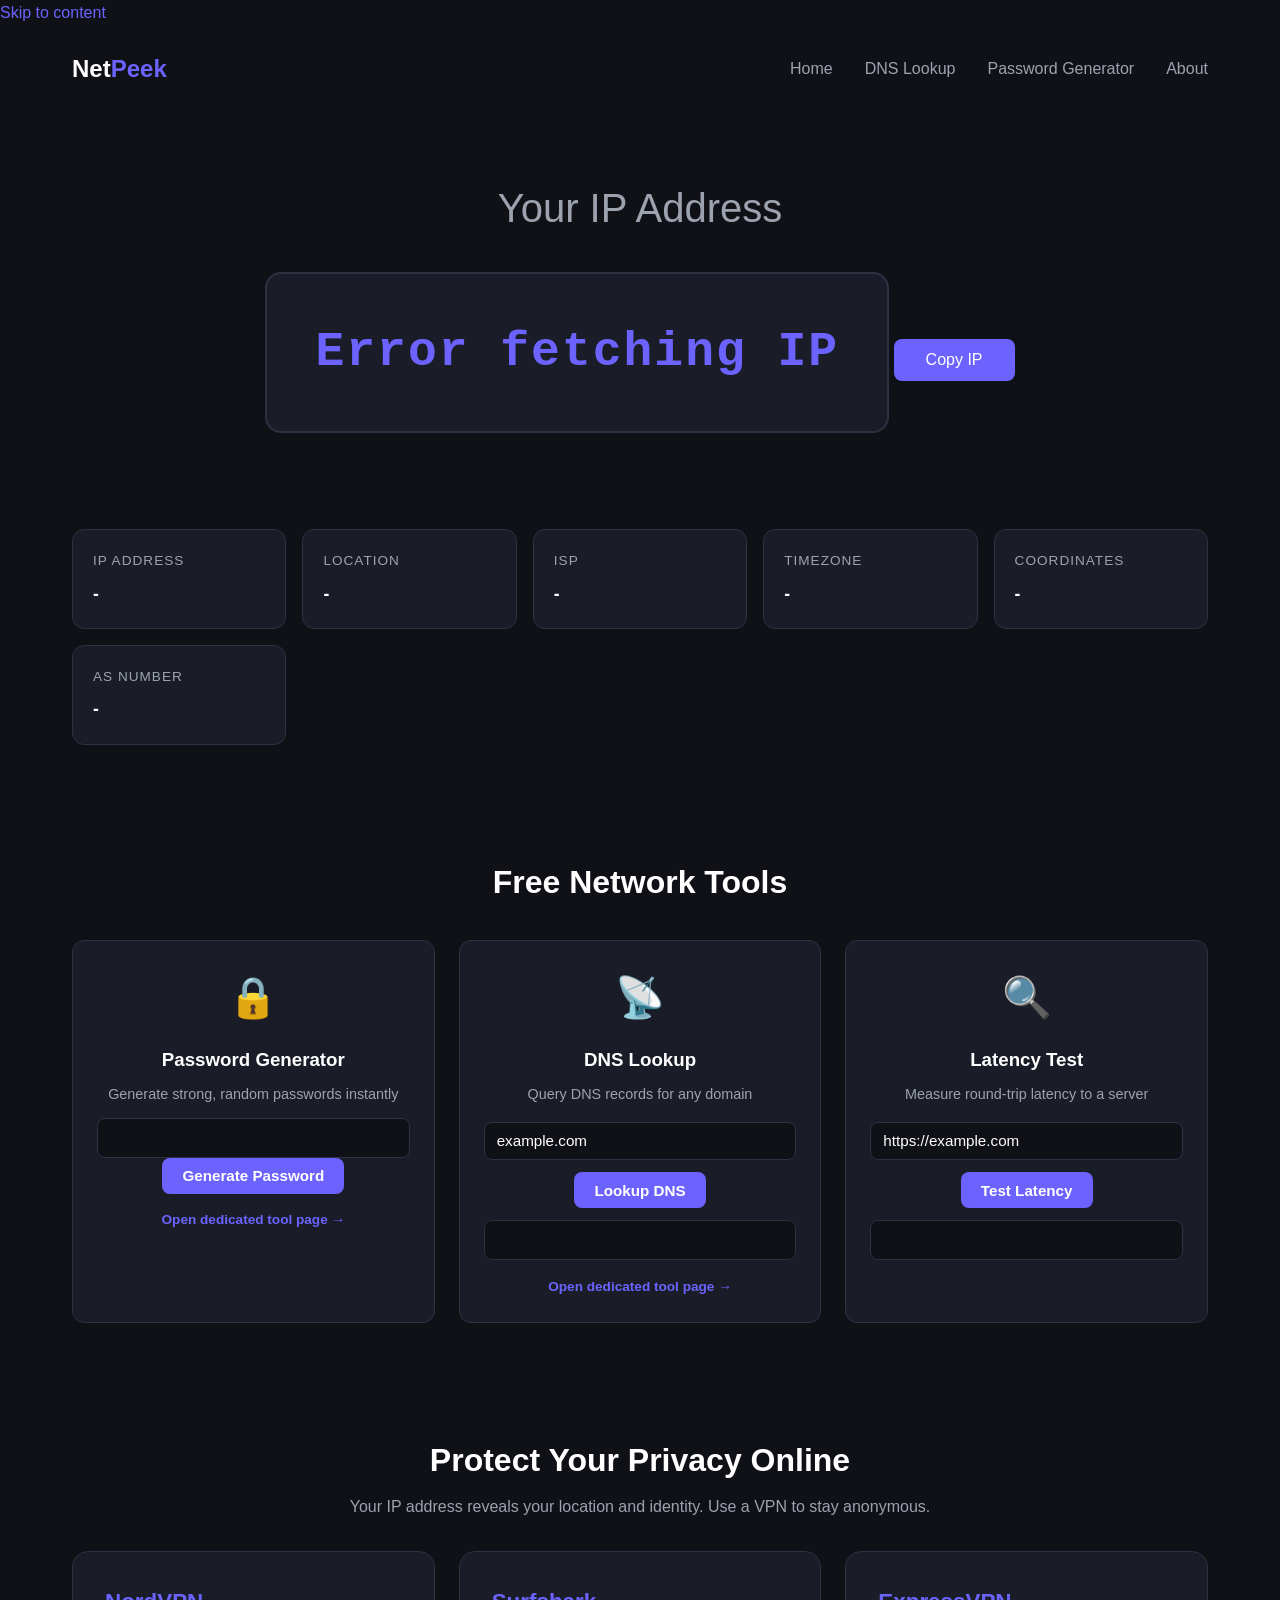
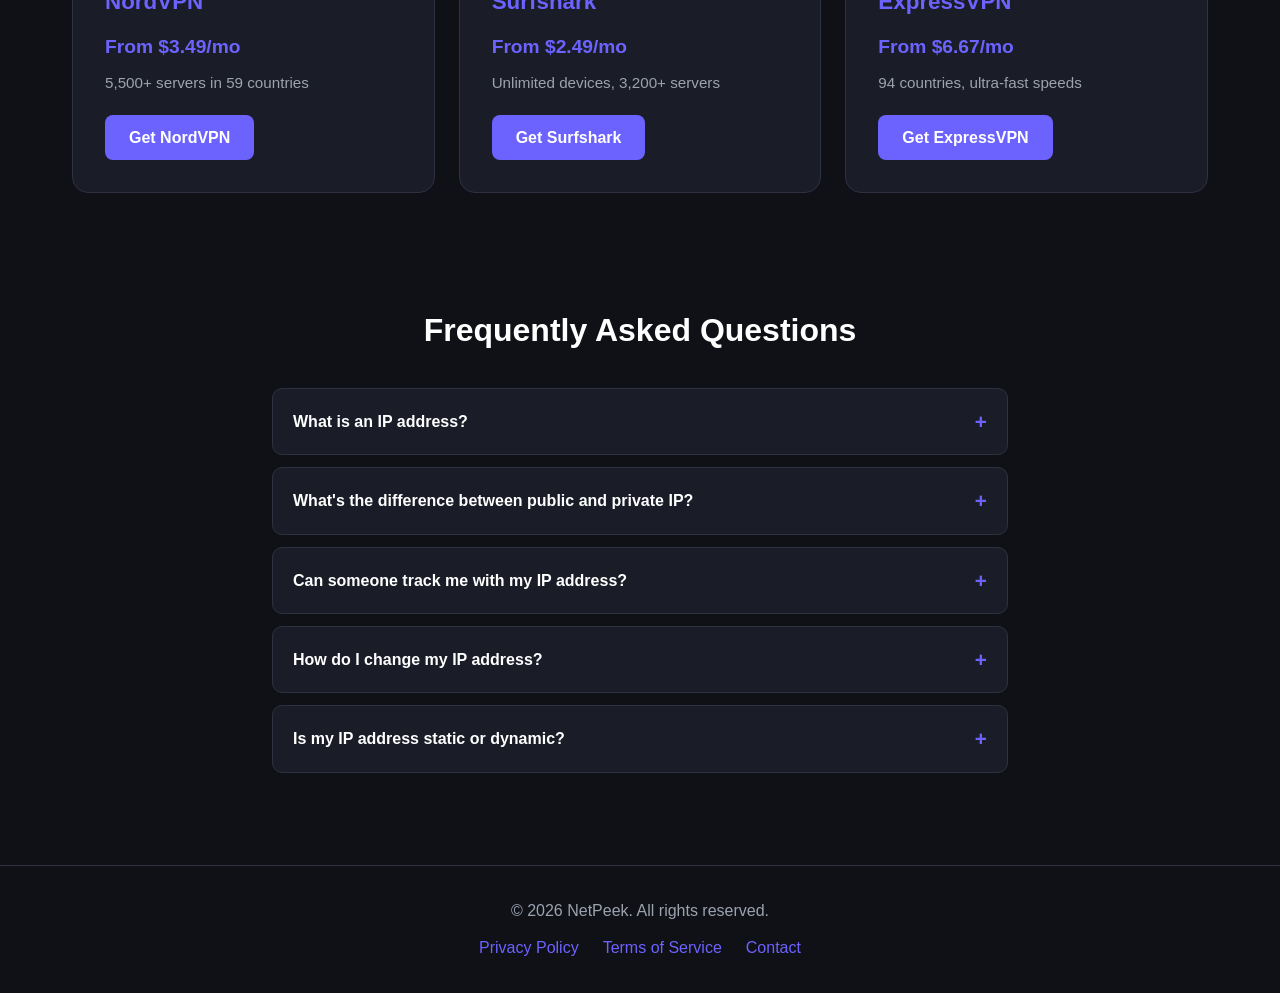
==== index.html @ e3c3dbfc "Add dedicated DNS lookup and password generator tool pages with per-page SEO; fix robots.txt sitemap" ====
<!DOCTYPE html>
<html lang="en">
<head>
    <meta charset="UTF-8">
    <meta name="viewport" content="width=device-width, initial-scale=1.0">

    <!-- Primary SEO -->
    <title>What Is My IP Address — Free IP Lookup Tool | NetPeek</title>
    <meta name="description" content="Instantly discover your public IP address, location, ISP, timezone, and network details with NetPeek. Free, fast, no signup required.">
    <link rel="canonical" href="https://netpeek.pp.ua/">
    <meta name="robots" content="index, follow, max-snippet:-1, max-image-preview:large">

    <!-- Open Graph -->
    <meta property="og:title" content="What Is My IP Address — Free IP Lookup Tool | NetPeek">
    <meta property="og:description" content="Instantly discover your public IP address, location, ISP, timezone, and network details. Free, fast, no signup.">
    <meta property="og:url" content="https://netpeek.pp.ua/">
    <meta property="og:type" content="website">
    <meta property="og:site_name" content="NetPeek">
    <meta property="og:image" content="https://netpeek.pp.ua/og-image.png">

    <!-- Twitter/X Card -->
    <meta name="twitter:card" content="summary_large_image">
    <meta name="twitter:title" content="What Is My IP Address — Free IP Lookup Tool | NetPeek">
    <meta name="twitter:description" content="Instantly discover your public IP address, location, ISP, and network details. Free, fast, no signup.">
    <meta name="twitter:image" content="https://netpeek.pp.ua/og-image.png">

    <!-- Performance: Preconnect to IP API providers -->
    <link rel="preconnect" href="https://api.ipify.org" crossorigin>
    <link rel="preconnect" href="https://ip-api.com" crossorigin>
    <link rel="preconnect" href="https://dns.google" crossorigin>

    <!-- Structured Data -->
    <script type="application/ld+json">
    {
        "@context": "https://schema.org",
        "@type": "WebApplication",
        "name": "NetPeek — What Is My IP Address",
        "url": "https://netpeek.pp.ua/",
        "description": "Instantly discover your public IP address, location, ISP, timezone, and network details. Free, fast, no signup required.",
        "applicationCategory": "UtilitiesApplication",
        "operatingSystem": "Web",
        "offers": {
            "@type": "Offer",
            "price": "0",
            "priceCurrency": "USD"
        },
        "featureList": [
            "Public IP address detection",
            "Geolocation lookup",
            "ISP and network details",
            "Timezone and coordinates",
            "AS number information",
            "DNS lookup",
            "Password generator"
        ]
    }
    </script>

    <!-- FAQ Structured Data -->
    <script type="application/ld+json">
    {
        "@context": "https://schema.org",
        "@type": "FAQPage",
        "mainEntity": [
            {
                "@type": "Question",
                "name": "What is an IP address?",
                "acceptedAnswer": {
                    "@type": "Answer",
                    "text": "An IP (Internet Protocol) address is a unique numerical label assigned to every device connected to a network. It serves two main functions: identifying the host or network interface, and providing the location of the device in the network. Think of it as your digital home address."
                }
            },
            {
                "@type": "Question",
                "name": "What's the difference between public and private IP?",
                "acceptedAnswer": {
                    "@type": "Answer",
                    "text": "A public IP address is assigned by your ISP and is visible to the entire internet. A private IP address is used within your local network (home, office) and is not directly accessible from the outside. This tool shows your public IP."
                }
            },
            {
                "@type": "Question",
                "name": "Can someone track me with my IP address?",
                "acceptedAnswer": {
                    "@type": "Answer",
                    "text": "Your IP address can reveal your approximate location (city/region), your ISP, and some connection details. While it doesn't expose your exact name or address, it can be used to approximate your location. Using a VPN hides your real IP from websites and trackers."
                }
            },
            {
                "@type": "Question",
                "name": "How do I change my IP address?",
                "acceptedAnswer": {
                    "@type": "Answer",
                    "text": "You can change your IP by: restarting your router (dynamic IP), using a VPN service, connecting through a proxy, or contacting your ISP to request a new static IP. The easiest method is using a VPN, which also encrypts your traffic."
                }
            },
            {
                "@type": "Question",
                "name": "Is my IP address static or dynamic?",
                "acceptedAnswer": {
                    "@type": "Answer",
                    "text": "Most residential connections use dynamic IP addresses, meaning your ISP periodically assigns a new one. Static IPs remain constant and are typically used for servers or business connections. You can check by restarting your router and comparing the new IP with your current one."
                }
            }
        ]
    }
    </script>

    <link rel="stylesheet" href="style.css">

    <!-- Google AdSense -->
    <meta name="google-adsense-account" content="ca-pub-5983443345513035">
    <script async src="https://pagead2.googlesyndication.com/pagead/js/adsbygoogle.js?client=ca-pub-5983443345513035" crossorigin="anonymous"></script>
</head>
<body>
    <a class="skip-link" href="#main-content">Skip to content</a>

    <header>
        <nav aria-label="Primary navigation">
            <a href="/" class="logo" aria-label="NetPeek — Home">Net<span>Peek</span></a>
            <ul>
                <li><a href="/">Home</a></li>
                <li><a href="/dns-lookup">DNS Lookup</a></li>
                <li><a href="/password-generator">Password Generator</a></li>
                <li><a href="#about">About</a></li>
            </ul>
        </nav>
    </header>

    <main id="main-content">
        <article>
        <section class="hero">
            <h1>Your IP Address</h1>
            <div class="ip-display" id="ip-display">
                <div class="spinner" id="spinner"></div>
                <span class="ip-address" id="ip-address"></span>
            </div>
            <button class="copy-btn" id="copy-btn" onclick="copyIP()">Copy IP</button>
        </section>

        <section class="ip-info">
            <div class="info-grid">
                <div class="info-card">
                    <span class="label">IP Address</span>
                    <span class="value" id="info-ip">-</span>
                </div>
                <div class="info-card">
                    <span class="label">Location</span>
                    <span class="value" id="info-location">-</span>
                </div>
                <div class="info-card">
                    <span class="label">ISP</span>
                    <span class="value" id="info-isp">-</span>
                </div>
                <div class="info-card">
                    <span class="label">Timezone</span>
                    <span class="value" id="info-timezone">-</span>
                </div>
                <div class="info-card">
                    <span class="label">Coordinates</span>
                    <span class="value" id="info-coords">-</span>
                </div>
                <div class="info-card">
                    <span class="label">AS Number</span>
                    <span class="value" id="info-as">-</span>
                </div>
            </div>
        </section>

        <!-- ADDITIONAL TOOLS -->
        <section class="tools-section" id="tools">
            <h2>Free Network Tools</h2>
            <div class="tools-grid">
                <div class="tool-card">
                    <div class="tool-icon">&#128274;</div>
                    <h3>Password Generator</h3>
                    <p>Generate strong, random passwords instantly</p>
                    <div class="tool-output" id="password-output"></div>
                    <button class="tool-btn" id="password-btn" onclick="generateAndShowPassword()">Generate Password</button>
                    <p class="tool-more"><a href="/password-generator">Open dedicated tool page →</a></p>
                </div>
                <div class="tool-card">
                    <div class="tool-icon">&#128225;</div>
                    <h3>DNS Lookup</h3>
                    <p>Query DNS records for any domain</p>
                    <input type="text" id="dns-domain" class="tool-input" placeholder="example.com" value="example.com">
                    <button class="tool-btn" id="dns-btn" onclick="performDNSLookup()">Lookup DNS</button>
                    <div id="dns-results" class="tool-output"></div>
                    <p class="tool-more"><a href="/dns-lookup">Open dedicated tool page →</a></p>
                </div>
                <div class="tool-card">
                    <div class="tool-icon">&#128269;</div>
                    <h3>Latency Test</h3>
                    <p>Measure round-trip latency to a server</p>
                    <input type="text" id="latency-url" class="tool-input" placeholder="https://example.com" value="https://example.com">
                    <button class="tool-btn" id="latency-btn" onclick="testLatency()">Test Latency</button>
                    <div id="latency-results" class="tool-output"></div>
                </div>
            </div>
        </section>

        <!-- VPN AFFILIATE SECTION -->
        <section class="vpn-section">
            <h2>Protect Your Privacy Online</h2>
            <p>Your IP address reveals your location and identity. Use a VPN to stay anonymous.</p>
            <div class="vpn-grid">
                <a href="https://go.nordvpn.net/aff_c?offer_id=15&aff_id=XXXXX" class="vpn-card" target="_blank" rel="noopener noreferrer sponsored" data-affiliate="nordvpn">
                    <h3>NordVPN</h3>
                    <p class="vpn-price">From $3.49/mo</p>
                    <p class="vpn-feature">5,500+ servers in 59 countries</p>
                    <span class="vpn-cta">Get NordVPN</span>
                </a>
                <a href="https://refer.surfshark.com/XXXXX" class="vpn-card" target="_blank" rel="noopener noreferrer sponsored" data-affiliate="surfshark">
                    <h3>Surfshark</h3>
                    <p class="vpn-price">From $2.49/mo</p>
                    <p class="vpn-feature">Unlimited devices, 3,200+ servers</p>
                    <span class="vpn-cta">Get Surfshark</span>
                </a>
                <a href="https://www.expressvpn.com/go/XXXXX" class="vpn-card" target="_blank" rel="noopener noreferrer sponsored" data-affiliate="expressvpn">
                    <h3>ExpressVPN</h3>
                    <p class="vpn-price">From $6.67/mo</p>
                    <p class="vpn-feature">94 countries, ultra-fast speeds</p>
                    <span class="vpn-cta">Get ExpressVPN</span>
                </a>
            </div>
        </section>

        <!-- FAQ / SEO CONTENT -->
        <section class="faq-section" id="about">
            <h2>Frequently Asked Questions</h2>
            <div class="faq-list">
                <details>
                    <summary>What is an IP address?</summary>
                    <p>An IP (Internet Protocol) address is a unique numerical label assigned to every device connected to a network. It serves two main functions: identifying the host or network interface, and providing the location of the device in the network. Think of it as your digital home address.</p>
                </details>
                <details>
                    <summary>What's the difference between public and private IP?</summary>
                    <p>A <strong>public IP address</strong> is assigned by your ISP and is visible to the entire internet. A <strong>private IP address</strong> is used within your local network (home, office) and is not directly accessible from the outside. This tool shows your public IP.</p>
                </details>
                <details>
                    <summary>Can someone track me with my IP address?</summary>
                    <p>Your IP address can reveal your approximate location (city/region), your ISP, and some connection details. While it doesn't expose your exact name or address, it can be used to approximate your location. Using a VPN hides your real IP from websites and trackers.</p>
                </details>
                <details>
                    <summary>How do I change my IP address?</summary>
                    <p>You can change your IP by: restarting your router (dynamic IP), using a VPN service, connecting through a proxy, or contacting your ISP to request a new static IP. The easiest method is using a VPN, which also encrypts your traffic.</p>
                </details>
                <details>
                    <summary>Is my IP address static or dynamic?</summary>
                    <p>Most residential connections use dynamic IP addresses, meaning your ISP periodically assigns a new one. Static IPs remain constant and are typically used for servers or business connections. You can check by restarting your router and comparing the new IP with your current one.</p>
                </details>
            </div>
        </section>
        </article>
    </main>

    <footer>
        <p>&copy; 2026 NetPeek. All rights reserved.</p>
        <div class="footer-links">
            <a href="#">Privacy Policy</a>
            <a href="#">Terms of Service</a>
            <a href="#">Contact</a>
        </div>
    </footer>

    <script defer src="script.js"></script>
</body>
</html>
---- style.css ----
* {
    margin: 0;
    padding: 0;
    box-sizing: border-box;
}

:root {
    --bg-primary: #0f1117;
    --bg-secondary: #1a1d27;
    --bg-card: #222632;
    --accent: #6c63ff;
    --accent-hover: #5a52d5;
    --text-primary: #ffffff;
    --text-secondary: #9ca3af;
    --border: #2d3142;
    --success: #22c55e;
}

body {
    font-family: -apple-system, BlinkMacSystemFont, 'Segoe UI', Roboto, sans-serif;
    background: var(--bg-primary);
    color: var(--text-primary);
    line-height: 1.6;
}

a {
    color: var(--accent);
    text-decoration: none;
}

/* NAV */
nav {
    display: flex;
    justify-content: space-between;
    align-items: center;
    max-width: 1200px;
    margin: 0 auto;
    padding: 1.5rem 2rem;
}

.logo {
    font-size: 1.5rem;
    font-weight: 700;
    color: var(--text-primary);
}

.logo span {
    color: var(--accent);
}

nav ul {
    display: flex;
    list-style: none;
    gap: 2rem;
}

nav ul a {
    color: var(--text-secondary);
    transition: color 0.2s;
}

nav ul a:hover {
    color: var(--text-primary);
}

/* HERO */
.hero {
    text-align: center;
    padding: 4rem 2rem;
}

.hero h1 {
    font-size: 2.5rem;
    margin-bottom: 2rem;
    color: var(--text-secondary);
    font-weight: 400;
}

.hero p {
    color: var(--text-secondary);
    max-width: 600px;
    margin: 0 auto 2rem;
}

.hero .dns-tool,
.hero .password-tool {
    max-width: 640px;
    margin: 0 auto;
}

.ip-display {
    background: var(--bg-secondary);
    border: 2px solid var(--border);
    border-radius: 16px;
    padding: 2.5rem 3rem;
    display: inline-flex;
    align-items: center;
    justify-content: center;
    min-width: 400px;
    min-height: 100px;
    position: relative;
}

.ip-address {
    font-size: 3rem;
    font-weight: 700;
    letter-spacing: 2px;
    font-family: 'Courier New', monospace;
    color: var(--accent);
}

.spinner {
    width: 40px;
    height: 40px;
    border: 4px solid var(--border);
    border-top-color: var(--accent);
    border-radius: 50%;
    animation: spin 0.8s linear infinite;
}

.spinner.hidden {
    display: none;
}

@keyframes spin {
    to { transform: rotate(360deg); }
}

.copy-btn {
    margin-top: 1.5rem;
    padding: 0.75rem 2rem;
    background: var(--accent);
    color: white;
    border: none;
    border-radius: 8px;
    font-size: 1rem;
    cursor: pointer;
    transition: background 0.2s, transform 0.1s;
}

.copy-btn:hover {
    background: var(--accent-hover);
    transform: translateY(-1px);
}

.copy-btn.copied {
    background: var(--success);
}

/* IP INFO */
.ip-info {
    max-width: 1200px;
    margin: 0 auto;
    padding: 2rem;
}

.info-grid {
    display: grid;
    grid-template-columns: repeat(auto-fit, minmax(200px, 1fr));
    gap: 1rem;
}

.info-card {
    background: var(--bg-secondary);
    border: 1px solid var(--border);
    border-radius: 12px;
    padding: 1.25rem;
}

.info-card .label {
    display: block;
    font-size: 0.85rem;
    color: var(--text-secondary);
    margin-bottom: 0.5rem;
    text-transform: uppercase;
    letter-spacing: 1px;
}

.info-card .value {
    font-size: 1.1rem;
    font-weight: 600;
    word-break: break-all;
}

/* AD SECTION */
.ad-section {
    max-width: 1200px;
    margin: 2rem auto;
    padding: 0 2rem;
    min-height: 100px;
}

/* VPN SECTION */
.vpn-section {
    max-width: 1200px;
    margin: 3rem auto;
    padding: 2rem;
    text-align: center;
}

.vpn-section h2 {
    font-size: 2rem;
    margin-bottom: 0.5rem;
}

.vpn-section > p {
    color: var(--text-secondary);
    margin-bottom: 2rem;
}

.vpn-grid {
    display: grid;
    grid-template-columns: repeat(auto-fit, minmax(280px, 1fr));
    gap: 1.5rem;
}

.vpn-card {
    background: var(--bg-secondary);
    border: 1px solid var(--border);
    border-radius: 16px;
    padding: 2rem;
    text-align: left;
    position: relative;
    transition: transform 0.2s, border-color 0.2s;
}

.vpn-card:hover {
    transform: translateY(-4px);
    border-color: var(--accent);
}

.vpn-card.recommended {
    border-color: var(--accent);
}

.badge {
    position: absolute;
    top: -12px;
    right: 16px;
    background: var(--accent);
    color: white;
    padding: 0.3rem 0.8rem;
    border-radius: 20px;
    font-size: 0.8rem;
    font-weight: 600;
}

.vpn-card h3 {
    font-size: 1.4rem;
    margin-bottom: 0.75rem;
}

.vpn-price {
    font-size: 1.2rem;
    font-weight: 700;
    color: var(--accent);
    margin-bottom: 0.5rem;
}

.vpn-feature {
    color: var(--text-secondary);
    font-size: 0.95rem;
    margin-bottom: 1.25rem;
}

.vpn-cta {
    display: inline-block;
    padding: 0.6rem 1.5rem;
    background: var(--accent);
    color: white;
    border-radius: 8px;
    font-weight: 600;
    transition: background 0.2s;
}

.vpn-card:hover .vpn-cta {
    background: var(--accent-hover);
}

/* TOOLS SECTION */
.tools-section {
    max-width: 1200px;
    margin: 3rem auto;
    padding: 2rem;
}

.tools-section h2 {
    text-align: center;
    font-size: 2rem;
    margin-bottom: 2rem;
}

.tools-grid {
    display: grid;
    grid-template-columns: repeat(auto-fit, minmax(220px, 1fr));
    gap: 1.5rem;
}

.tool-card {
    background: var(--bg-secondary);
    border: 1px solid var(--border);
    border-radius: 12px;
    padding: 1.5rem;
    text-align: center;
    transition: transform 0.2s, border-color 0.2s;
}

.tool-card:hover {
    transform: translateY(-4px);
    border-color: var(--accent);
}

.tool-icon {
    font-size: 2.5rem;
    margin-bottom: 1rem;
}

.tool-card h3 {
    margin-bottom: 0.5rem;
}

.tool-card p {
    color: var(--text-secondary);
    font-size: 0.9rem;
}

.tool-input {
    display: block;
    width: 100%;
    margin: 1rem 0 0.75rem;
    padding: 0.6rem 0.75rem;
    background: var(--bg-primary);
    border: 1px solid var(--border);
    border-radius: 8px;
    color: var(--text-primary);
    font-size: 0.95rem;
}

.tool-input:focus {
    outline: none;
    border-color: var(--accent);
}

.tool-btn {
    display: inline-block;
    padding: 0.6rem 1.25rem;
    background: var(--accent);
    color: white;
    border: none;
    border-radius: 8px;
    font-size: 0.95rem;
    font-weight: 600;
    cursor: pointer;
    transition: background 0.2s;
}

.tool-btn:hover {
    background: var(--accent-hover);
}

.tool-btn:disabled {
    opacity: 0.6;
    cursor: not-allowed;
}

.tool-output {
    margin-top: 0.75rem;
    padding: 0.75rem;
    background: var(--bg-primary);
    border: 1px solid var(--border);
    border-radius: 8px;
    font-size: 0.85rem;
    word-break: break-all;
    text-align: left;
    min-height: 2.5rem;
    color: var(--text-primary);
}

.dns-type {
    margin-top: 0.4rem;
    color: var(--accent);
}

.dns-value {
    color: var(--text-secondary);
    word-break: break-all;
}

.tool-more {
    margin-top: 0.9rem;
}

.tool-more a {
    font-size: 0.85rem;
    font-weight: 600;
}

/* FAQ */
.faq-section {
    max-width: 800px;
    margin: 3rem auto;
    padding: 2rem;
}

.faq-section h2 {
    text-align: center;
    font-size: 2rem;
    margin-bottom: 2rem;
}

.faq-list details {
    background: var(--bg-secondary);
    border: 1px solid var(--border);
    border-radius: 10px;
    margin-bottom: 0.75rem;
    overflow: hidden;
}

.faq-list summary {
    padding: 1rem 1.25rem;
    cursor: pointer;
    font-weight: 600;
    list-style: none;
    display: flex;
    align-items: center;
    justify-content: space-between;
}

.faq-list summary::-webkit-details-marker {
    display: none;
}

.faq-list summary::after {
    content: "+";
    font-size: 1.3rem;
    color: var(--accent);
    transition: transform 0.2s;
}

.faq-list details[open] summary::after {
    transform: rotate(45deg);
}

.faq-list details p {
    padding: 0 1.25rem 1rem;
    color: var(--text-secondary);
    line-height: 1.7;
}

/* FOOTER */
footer {
    text-align: center;
    padding: 2rem;
    border-top: 1px solid var(--border);
    margin-top: 3rem;
    color: var(--text-secondary);
}

.footer-links {
    margin-top: 0.75rem;
    display: flex;
    justify-content: center;
    gap: 1.5rem;
}

/* RESPONSIVE */
@media (max-width: 600px) {
    .hero h1 {
        font-size: 1.8rem;
    }

    .ip-display {
        min-width: unset;
        width: 100%;
        padding: 1.5rem;
    }

    .ip-address {
        font-size: 1.8rem;
    }

    nav ul {
        gap: 1rem;
    }

    .vpn-cards {
        grid-template-columns: 1fr;
    }
}
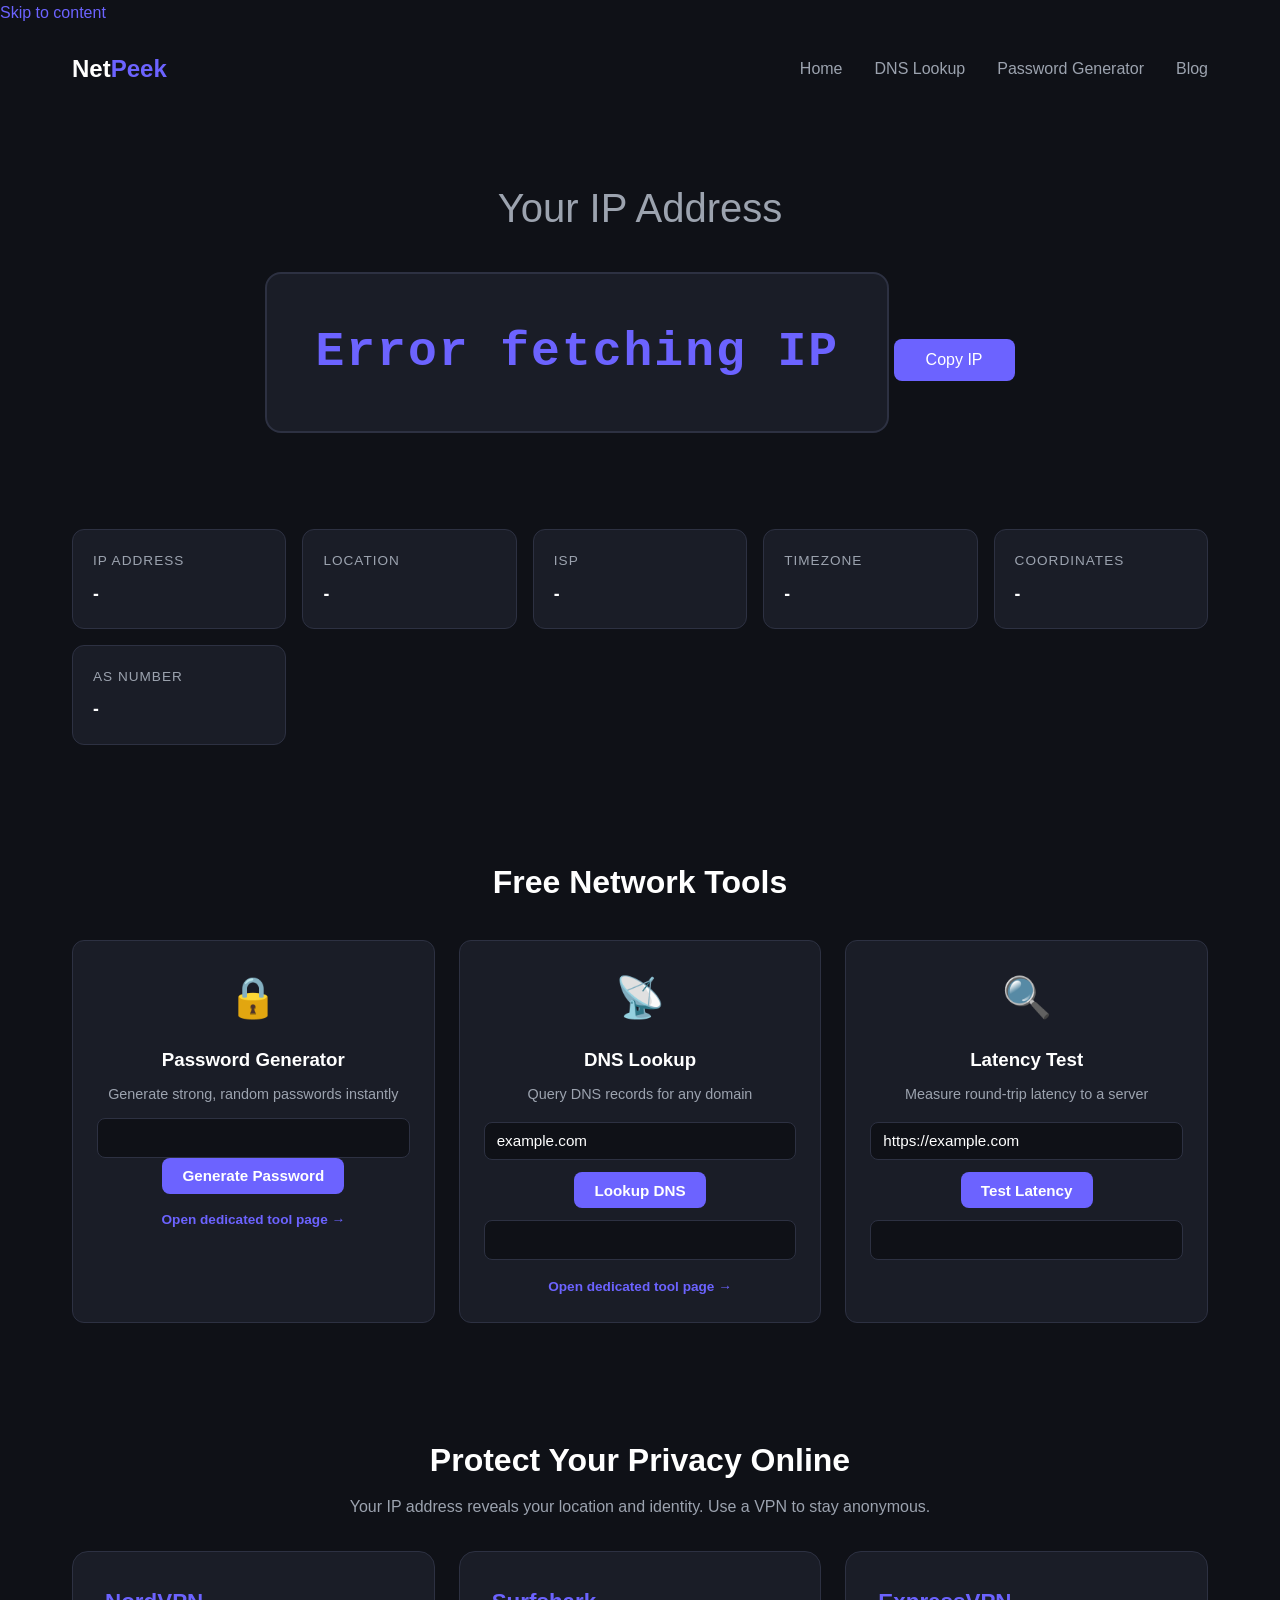
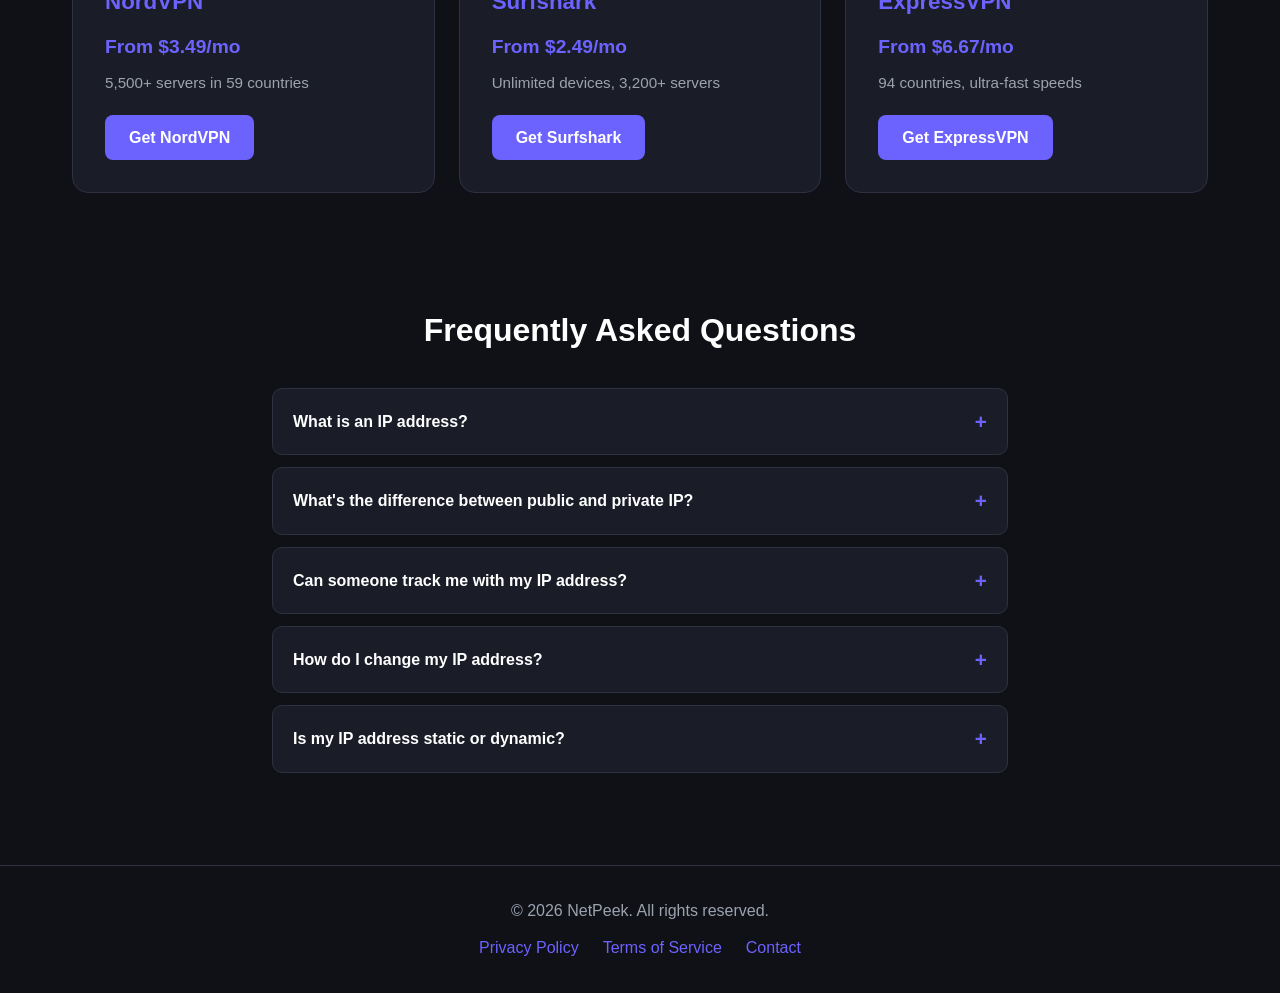
==== commit 14be72fb: "Add blog section with 3 SEO articles (find IP address, IPv4 vs IPv6, DNS records explained); add Blo" ====
--- a/index.html
+++ b/index.html
@@ -122,7 +122,7 @@
                 <li><a href="/">Home</a></li>
                 <li><a href="/dns-lookup">DNS Lookup</a></li>
                 <li><a href="/password-generator">Password Generator</a></li>
-                <li><a href="#about">About</a></li>
+                <li><a href="/blog">Blog</a></li>
             </ul>
         </nav>
     </header>
--- a/style.css
+++ b/style.css
@@ -402,6 +402,186 @@
     padding: 2rem;
 }
 
+/* ARTICLE */
+.blog-list {
+    max-width: 800px;
+    margin: 0 auto;
+    padding: 2rem;
+}
+
+.blog-list h1 {
+    text-align: center;
+    font-size: 2.2rem;
+    margin-bottom: 0.5rem;
+}
+
+.blog-list > .blog-intro {
+    text-align: center;
+    color: var(--text-secondary);
+    margin-bottom: 2.5rem;
+}
+
+.blog-card {
+    display: block;
+    background: var(--bg-secondary);
+    border: 1px solid var(--border);
+    border-radius: 12px;
+    padding: 1.5rem;
+    margin-bottom: 1.5rem;
+    color: var(--text-primary);
+    transition: transform 0.2s, border-color 0.2s;
+}
+
+.blog-card:hover {
+    transform: translateY(-3px);
+    border-color: var(--accent);
+}
+
+.blog-card h2 {
+    font-size: 1.35rem;
+    margin-bottom: 0.5rem;
+    color: var(--text-primary);
+}
+
+.blog-card p {
+    color: var(--text-secondary);
+    font-size: 0.95rem;
+}
+
+.blog-card .blog-meta {
+    color: var(--accent);
+    font-size: 0.8rem;
+    text-transform: uppercase;
+    letter-spacing: 1px;
+    margin-top: 0.75rem;
+}
+
+.article {
+    max-width: 780px;
+    margin: 0 auto;
+    padding: 2rem 2rem 1rem;
+}
+
+.article h1 {
+    font-size: 2.2rem;
+    line-height: 1.25;
+    margin-bottom: 0.5rem;
+}
+
+.article .article-meta {
+    color: var(--text-secondary);
+    font-size: 0.9rem;
+    margin-bottom: 2rem;
+}
+
+.article h2 {
+    font-size: 1.5rem;
+    margin: 2.5rem 0 1rem;
+    color: var(--accent);
+}
+
+.article h3 {
+    font-size: 1.15rem;
+    margin: 1.75rem 0 0.75rem;
+}
+
+.article p {
+    color: var(--text-secondary);
+    line-height: 1.75;
+    margin-bottom: 1rem;
+}
+
+.article ul,
+.article ol {
+    margin: 0 0 1.25rem 1.5rem;
+    color: var(--text-secondary);
+    line-height: 1.75;
+}
+
+.article li {
+    margin-bottom: 0.4rem;
+}
+
+.article strong {
+    color: var(--text-primary);
+}
+
+.article pre {
+    background: var(--bg-secondary);
+    border: 1px solid var(--border);
+    border-radius: 8px;
+    padding: 1rem;
+    overflow-x: auto;
+    margin: 1rem 0;
+    color: var(--text-primary);
+    font-size: 0.9rem;
+}
+
+.article code {
+    background: var(--bg-secondary);
+    border: 1px solid var(--border);
+    border-radius: 4px;
+    padding: 0.1rem 0.35rem;
+    font-size: 0.9em;
+}
+
+.article pre code {
+    background: none;
+    border: none;
+    padding: 0;
+}
+
+.article .tip-box {
+    background: var(--bg-secondary);
+    border-left: 4px solid var(--accent);
+    border-radius: 8px;
+    padding: 1rem 1.25rem;
+    margin: 1.5rem 0;
+    color: var(--text-secondary);
+}
+
+.article .tip-box strong {
+    color: var(--text-primary);
+}
+
+.article table {
+    width: 100%;
+    border-collapse: collapse;
+    margin: 1.25rem 0;
+    font-size: 0.95rem;
+}
+
+.article th,
+.article td {
+    border: 1px solid var(--border);
+    padding: 0.6rem 0.9rem;
+    text-align: left;
+}
+
+.article th {
+    background: var(--bg-secondary);
+    color: var(--text-primary);
+}
+
+.article td {
+    color: var(--text-secondary);
+}
+
+.article .other-articles {
+    margin-top: 3rem;
+    padding-top: 1.5rem;
+    border-top: 1px solid var(--border);
+}
+
+.article .other-articles h2 {
+    color: var(--text-primary);
+    font-size: 1.2rem;
+}
+
+.article .other-articles ul {
+    margin-left: 1.5rem;
+}
+
 .faq-section h2 {
     text-align: center;
     font-size: 2rem;
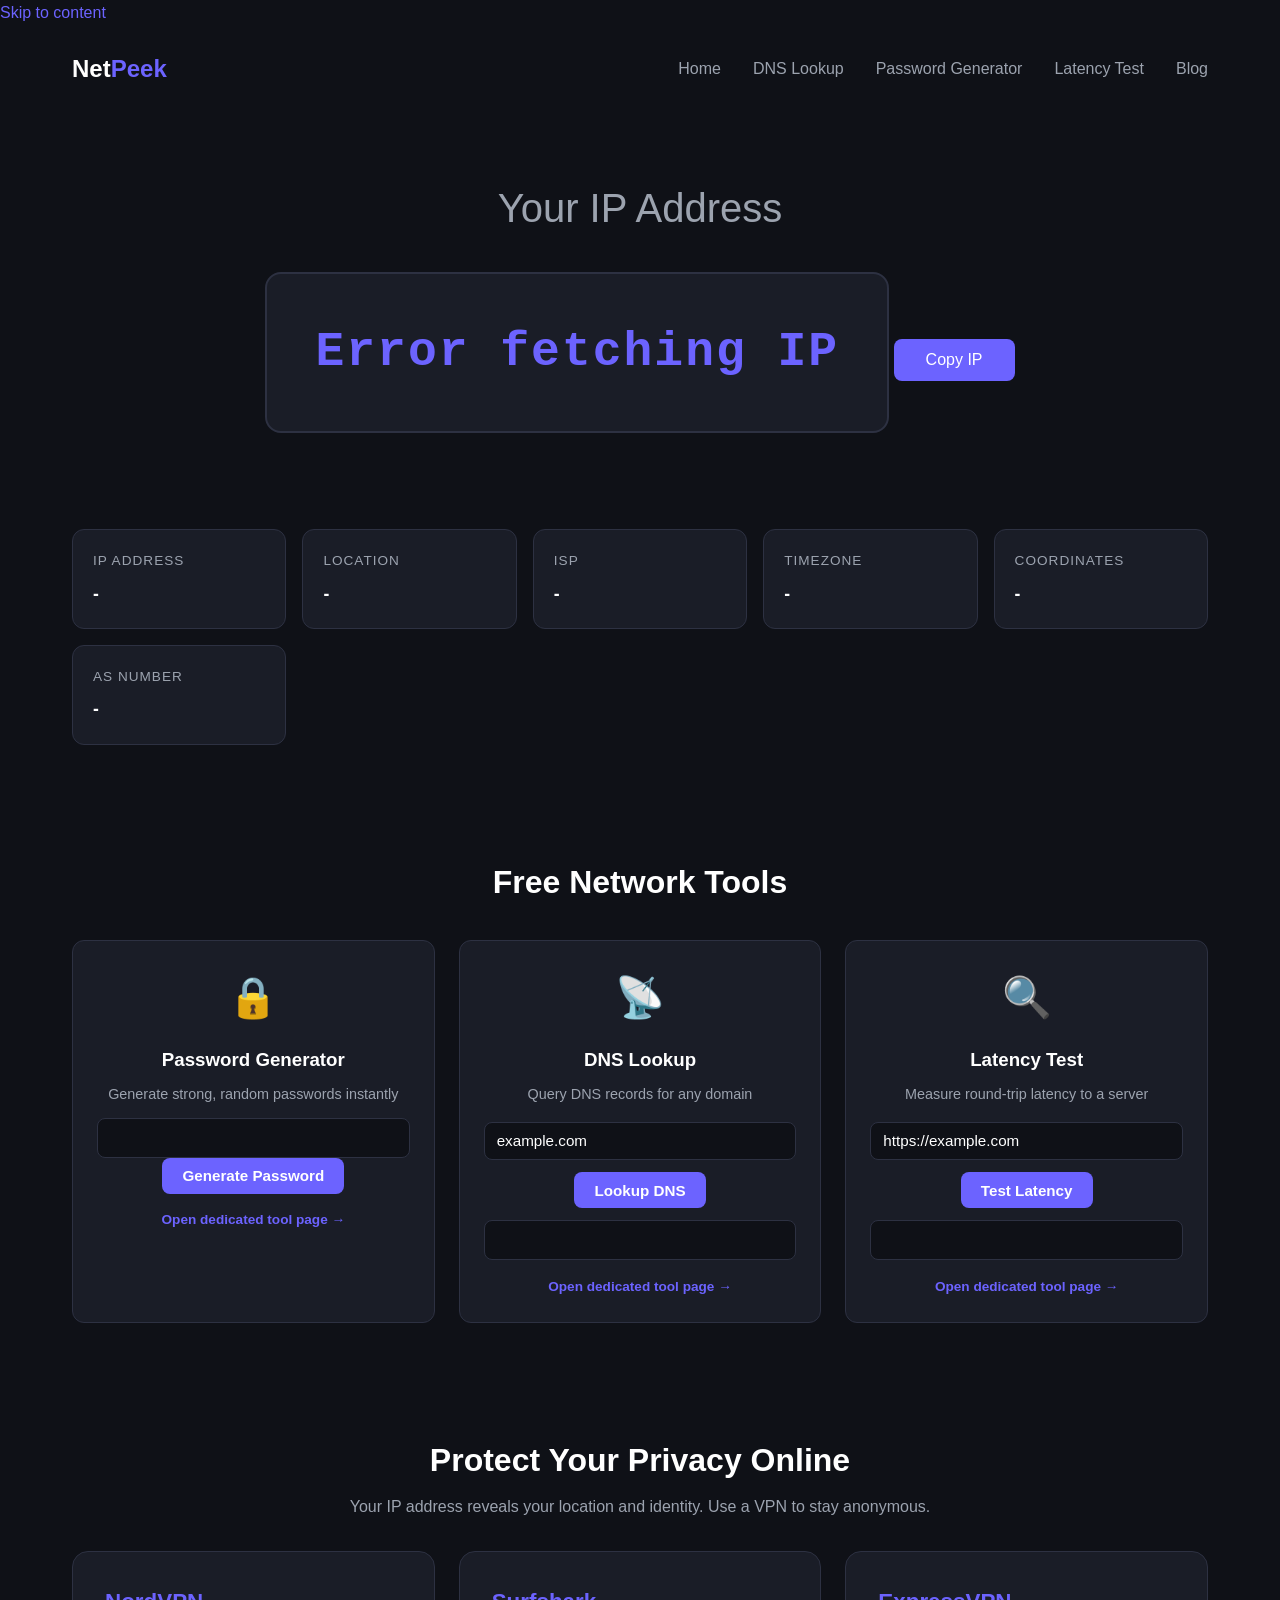
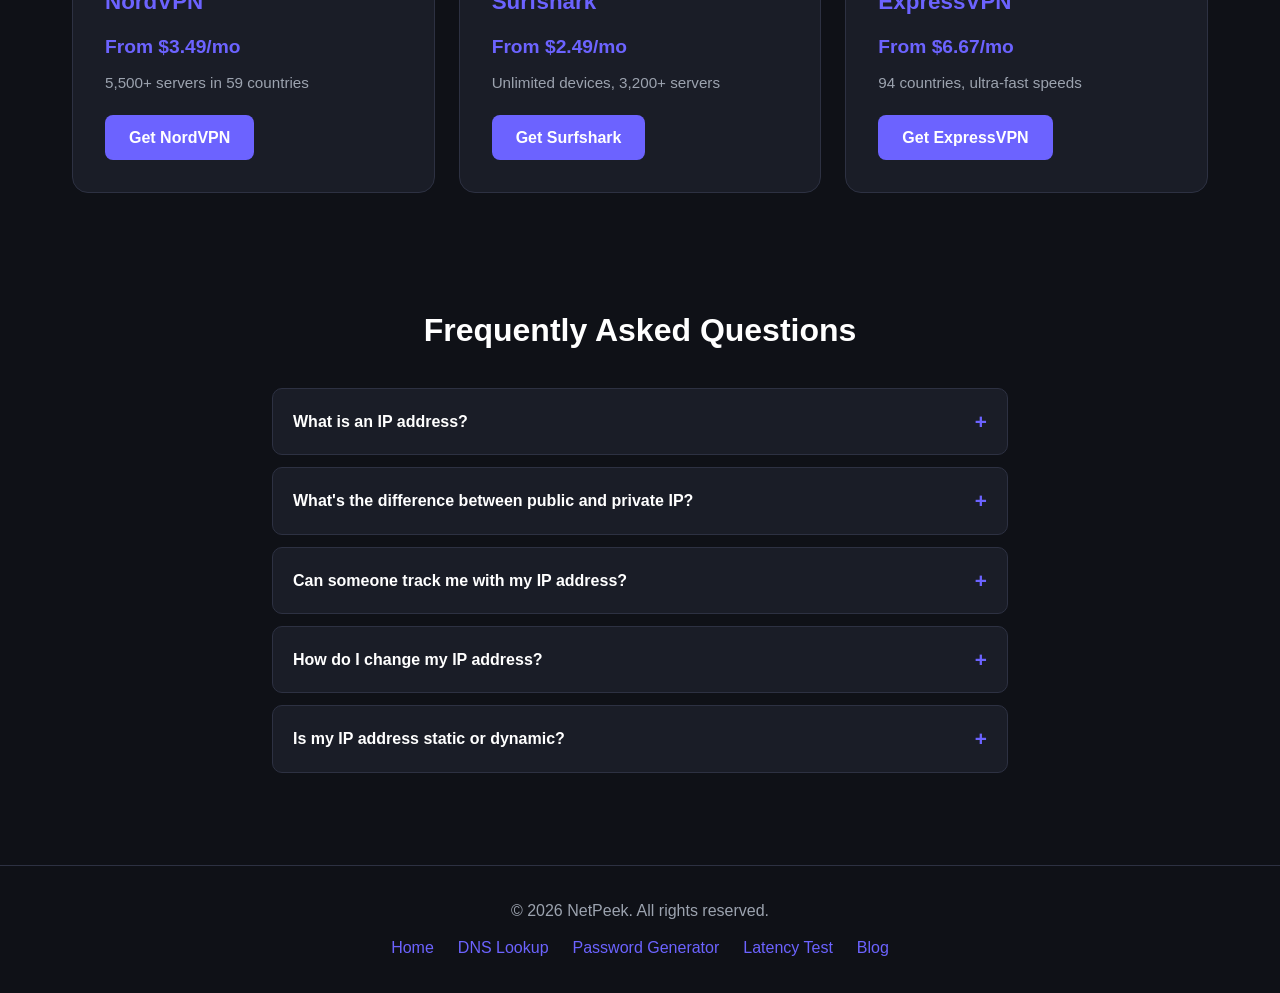
==== commit 0cef59cb: "Add dedicated latency test tool page with full SEO (title/meta/canonical/JSON-LD/FAQ); add Latency T" ====
--- a/index.html
+++ b/index.html
@@ -51,7 +51,8 @@
             "Timezone and coordinates",
             "AS number information",
             "DNS lookup",
-            "Password generator"
+            "Password generator",
+            "Latency test"
         ]
     }
     </script>
@@ -122,6 +123,7 @@
                 <li><a href="/">Home</a></li>
                 <li><a href="/dns-lookup">DNS Lookup</a></li>
                 <li><a href="/password-generator">Password Generator</a></li>
+                <li><a href="/latency-test">Latency Test</a></li>
                 <li><a href="/blog">Blog</a></li>
             </ul>
         </nav>
@@ -195,6 +197,7 @@
                     <input type="text" id="latency-url" class="tool-input" placeholder="https://example.com" value="https://example.com">
                     <button class="tool-btn" id="latency-btn" onclick="testLatency()">Test Latency</button>
                     <div id="latency-results" class="tool-output"></div>
+                    <p class="tool-more"><a href="/latency-test">Open dedicated tool page →</a></p>
                 </div>
             </div>
         </section>
@@ -257,9 +260,11 @@
     <footer>
         <p>&copy; 2026 NetPeek. All rights reserved.</p>
         <div class="footer-links">
-            <a href="#">Privacy Policy</a>
-            <a href="#">Terms of Service</a>
-            <a href="#">Contact</a>
+            <a href="/">Home</a>
+            <a href="/dns-lookup">DNS Lookup</a>
+            <a href="/password-generator">Password Generator</a>
+            <a href="/latency-test">Latency Test</a>
+            <a href="/blog">Blog</a>
         </div>
     </footer>
 
--- a/style.css
+++ b/style.css
@@ -83,7 +83,8 @@
 }
 
 .hero .dns-tool,
-.hero .password-tool {
+.hero .password-tool,
+.hero .latency-tool {
     max-width: 640px;
     margin: 0 auto;
 }
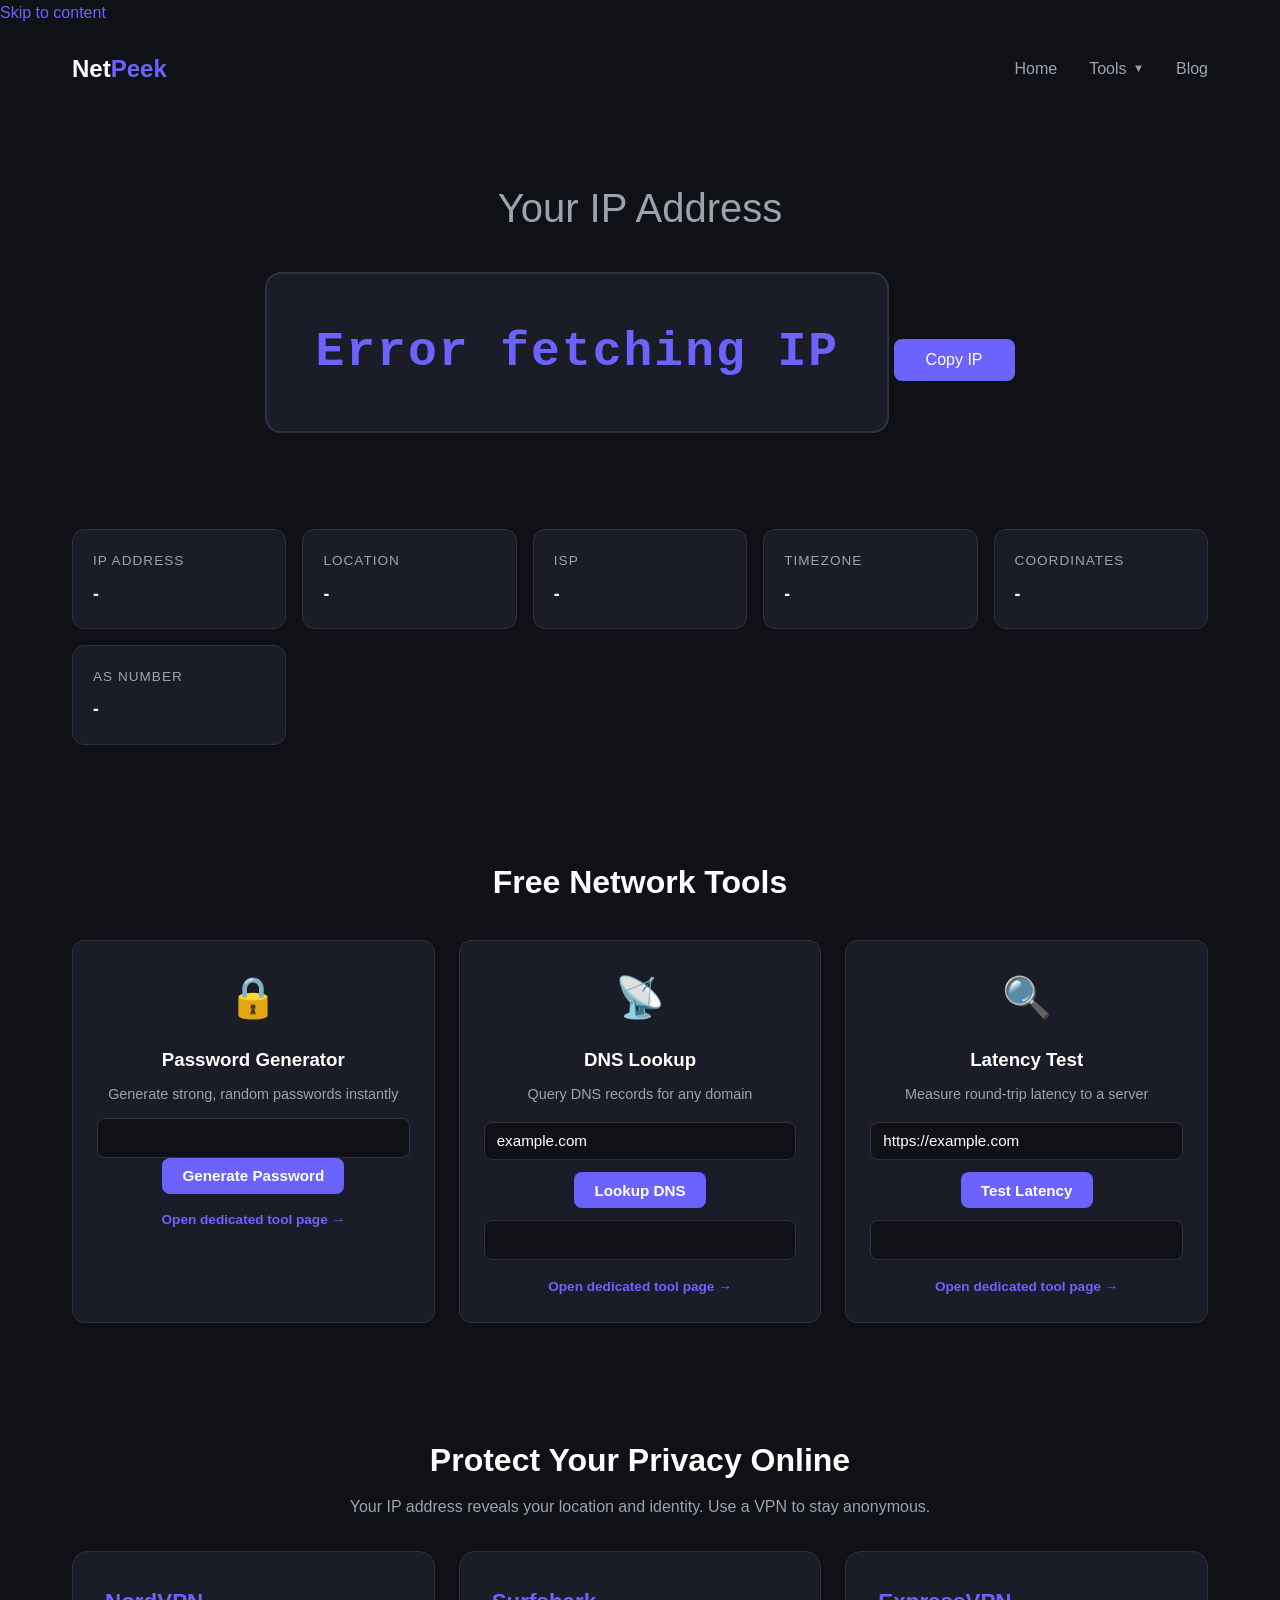
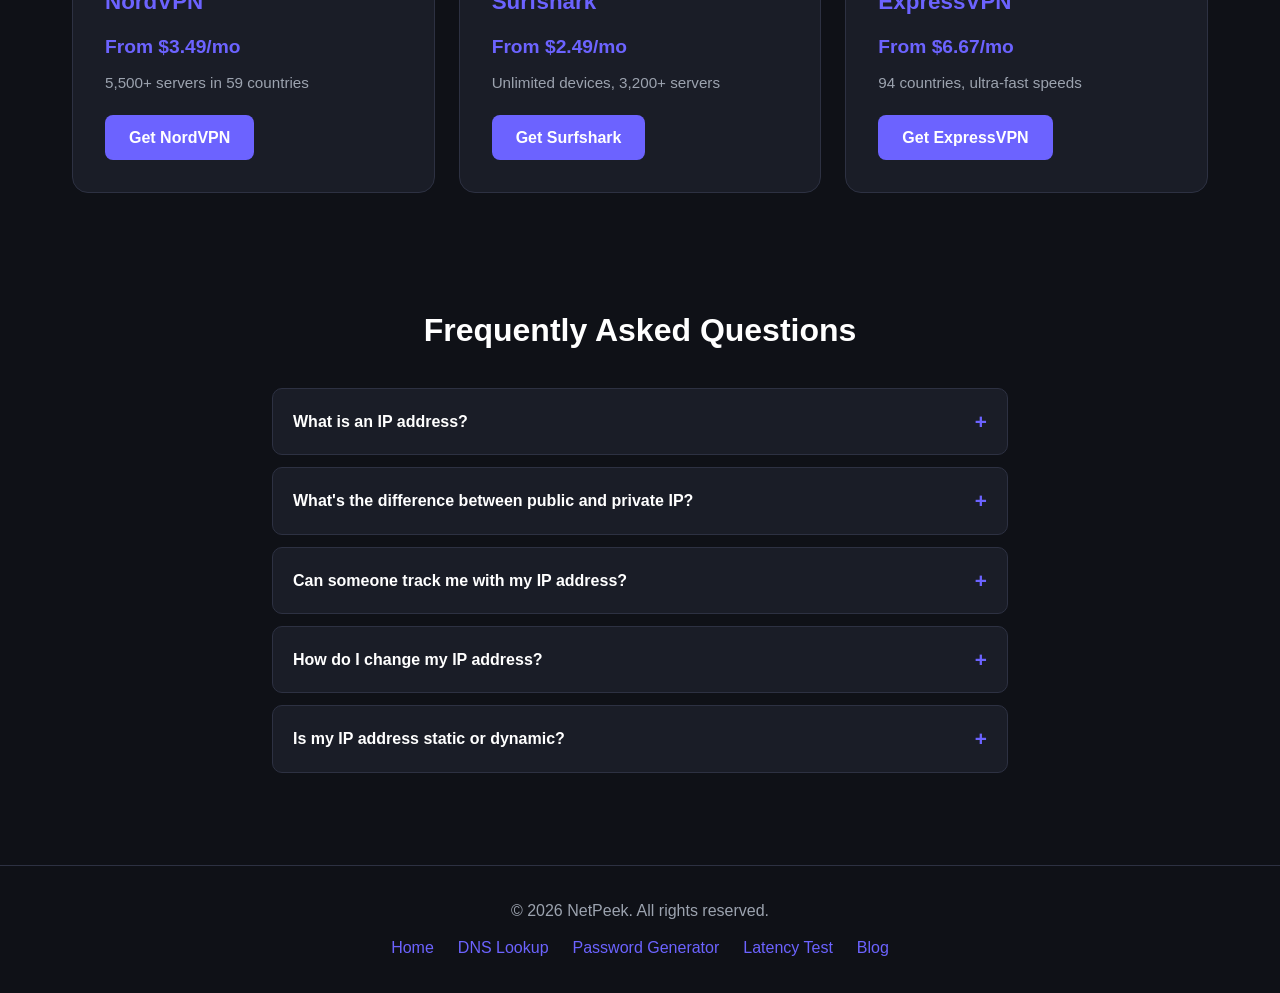
==== commit 6fb07d8d: "Rework main navigation: group DNS Lookup, Password Generator and Latency Test into a single 'Tools' " ====
--- a/index.html
+++ b/index.html
@@ -121,9 +121,14 @@
             <a href="/" class="logo" aria-label="NetPeek — Home">Net<span>Peek</span></a>
             <ul>
                 <li><a href="/">Home</a></li>
-                <li><a href="/dns-lookup">DNS Lookup</a></li>
-                <li><a href="/password-generator">Password Generator</a></li>
-                <li><a href="/latency-test">Latency Test</a></li>
+                <li class="nav-item">
+                    <a href="#" aria-haspopup="true" aria-label="Tools menu">Tools <span class="caret">&#9660;</span></a>
+                    <div class="dropdown">
+                        <a href="/dns-lookup">DNS Lookup</a>
+                        <a href="/password-generator">Password Generator</a>
+                        <a href="/latency-test">Latency Test</a>
+                    </div>
+                </li>
                 <li><a href="/blog">Blog</a></li>
             </ul>
         </nav>
--- a/style.css
+++ b/style.css
@@ -60,6 +60,63 @@
 }
 
 nav ul a:hover {
+    color: var(--text-primary);
+}
+
+/* NAV DROPDOWN */
+.nav-item {
+    position: relative;
+}
+
+.nav-item > a {
+    display: flex;
+    align-items: center;
+    gap: 0.4rem;
+    cursor: pointer;
+}
+
+.nav-item > a .caret {
+    font-size: 0.7em;
+    transition: transform 0.2s;
+}
+
+.nav-item:hover > a .caret {
+    transform: rotate(180deg);
+}
+
+.dropdown {
+    position: absolute;
+    top: 100%;
+    left: 50%;
+    transform: translateX(-50%);
+    background: var(--bg-card);
+    border: 1px solid var(--border);
+    border-radius: 12px;
+    padding: 0.5rem;
+    margin-top: 0.75rem;
+    min-width: 190px;
+    box-shadow: 0 8px 24px rgba(0, 0, 0, 0.35);
+    opacity: 0;
+    visibility: hidden;
+    transition: opacity 0.2s, visibility 0.2s, transform 0.2s;
+}
+
+.nav-item:hover .dropdown,
+.nav-item:focus-within .dropdown {
+    opacity: 1;
+    visibility: visible;
+}
+
+.nav-item .dropdown a {
+    display: block;
+    padding: 0.6rem 0.9rem;
+    border-radius: 8px;
+    white-space: nowrap;
+    font-size: 0.95rem;
+}
+
+.nav-item .dropdown a:hover {
+    background: var(--bg-secondary);
     color: var(--text-primary);
 }
 
@@ -664,6 +721,21 @@
         gap: 1rem;
     }
 
+    .dropdown {
+        position: static;
+        transform: none;
+        background: transparent;
+        border: none;
+        box-shadow: none;
+        padding: 0;
+        margin-top: 0.5rem;
+        min-width: 100%;
+    }
+
+    .nav-item:hover > a .caret {
+        transform: rotate(180deg);
+    }
+
     .vpn-cards {
         grid-template-columns: 1fr;
     }
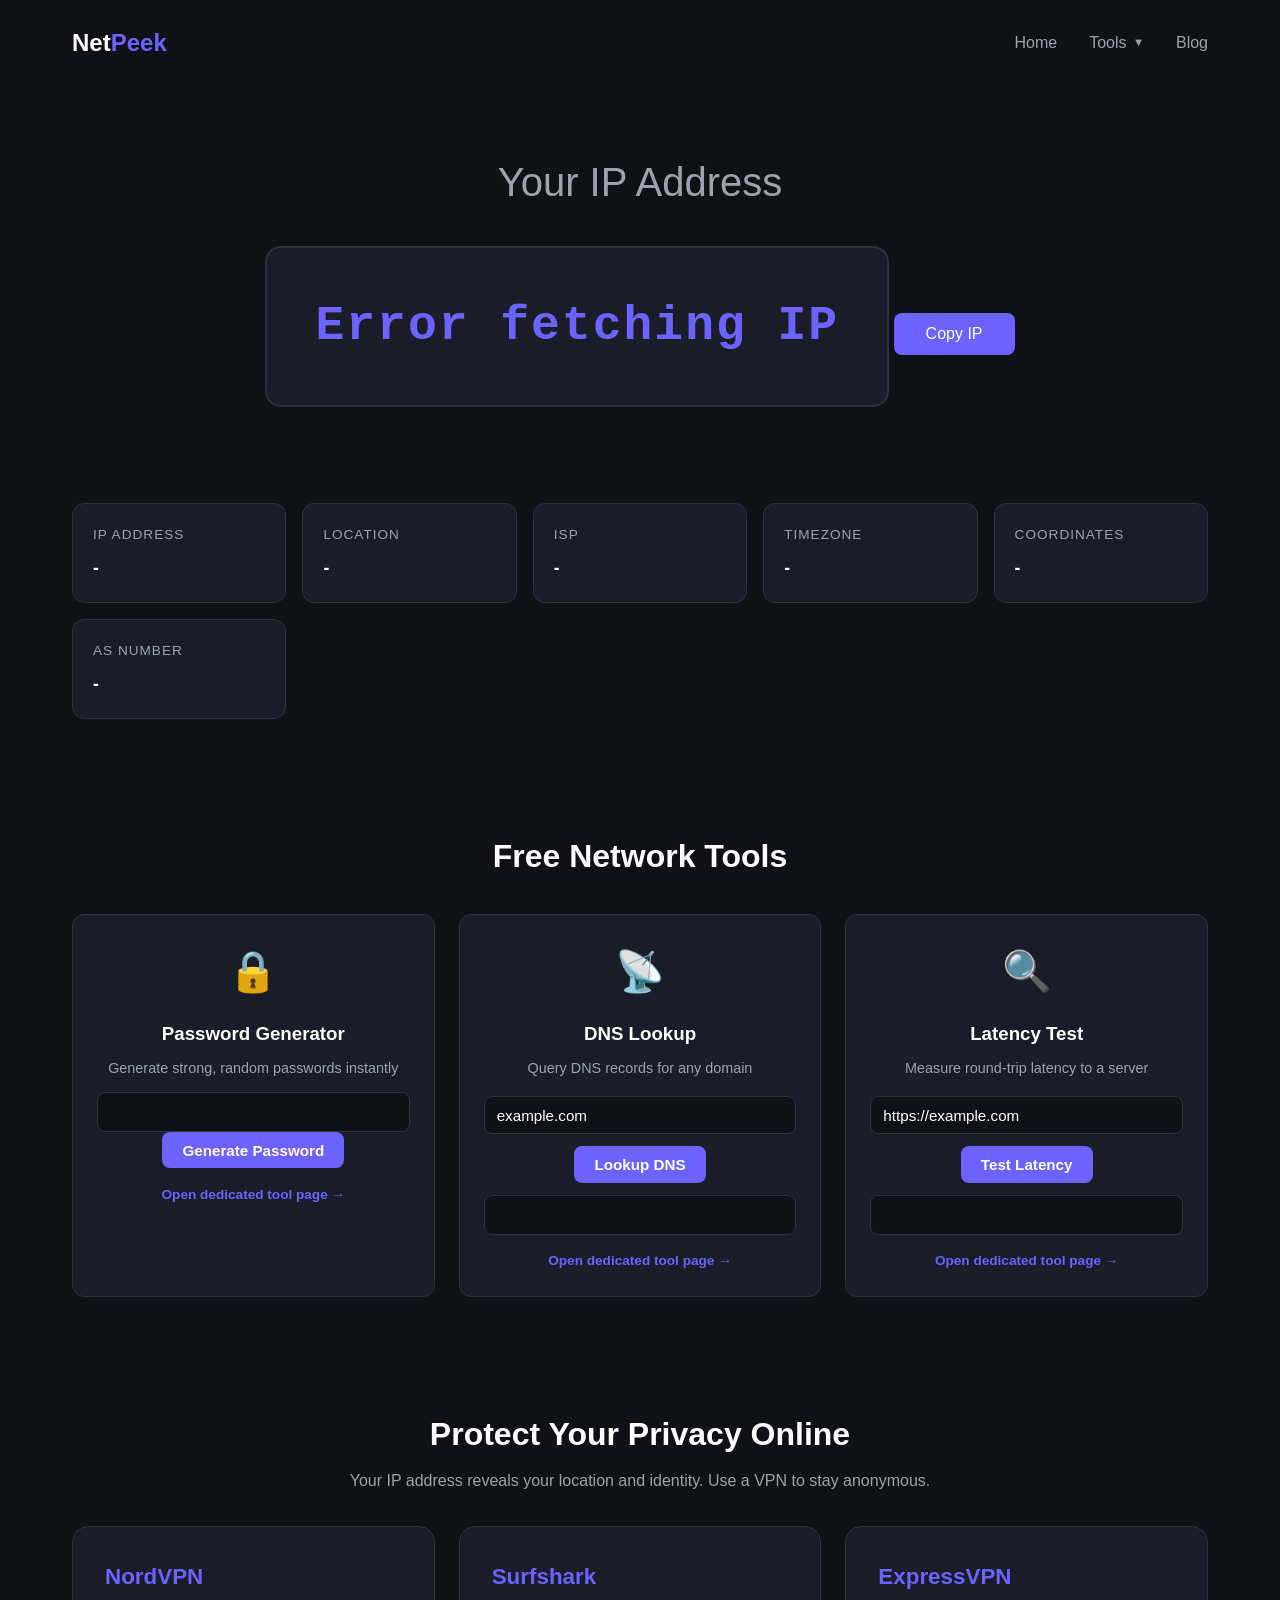
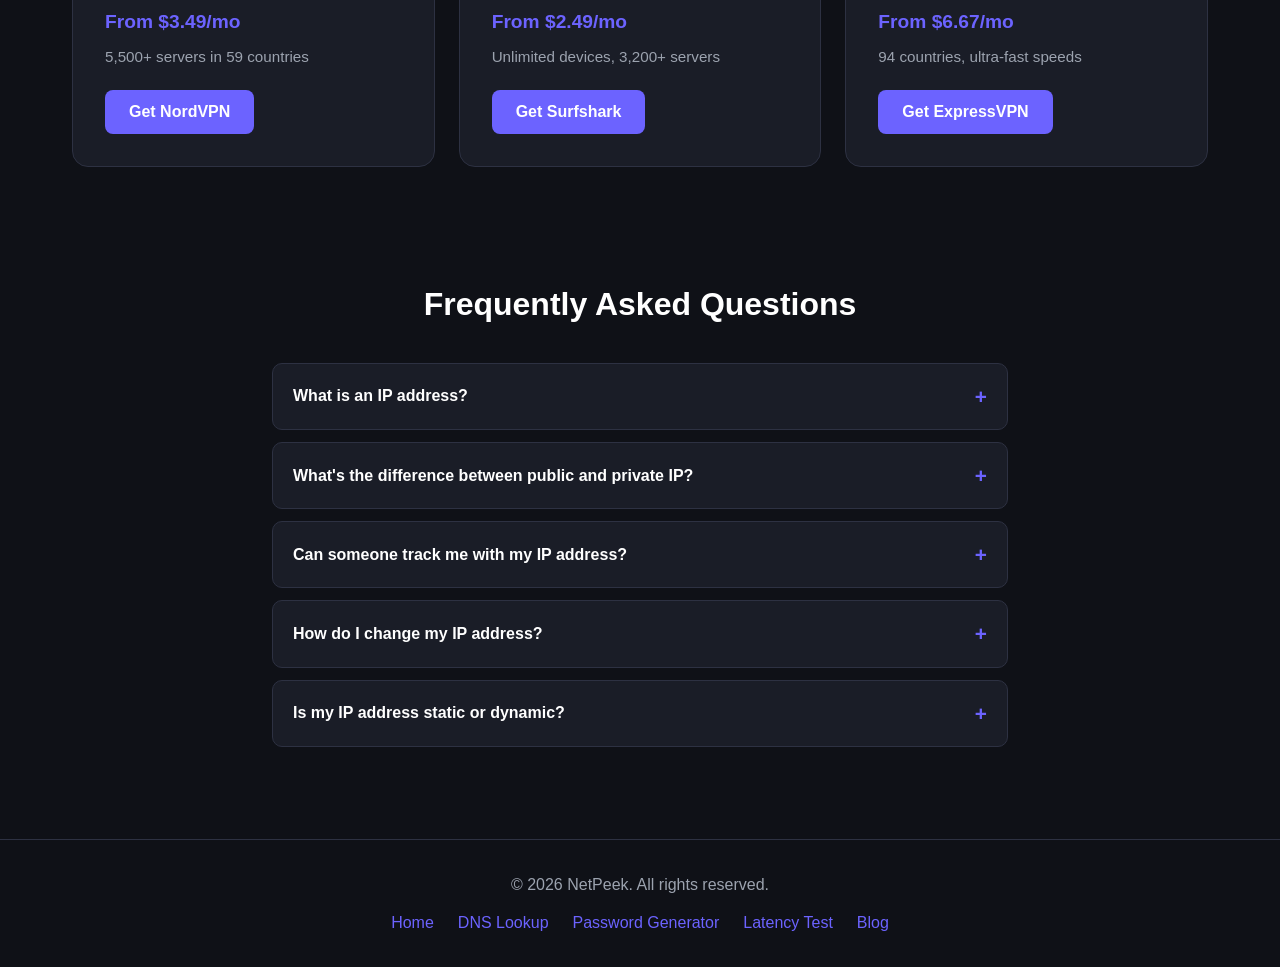
==== commit 5335cded: "Remove 'Skip to content' accessibility link from all pages" ====
--- a/index.html
+++ b/index.html
@@ -114,8 +114,6 @@
     <script async src="https://pagead2.googlesyndication.com/pagead/js/adsbygoogle.js?client=ca-pub-5983443345513035" crossorigin="anonymous"></script>
 </head>
 <body>
-    <a class="skip-link" href="#main-content">Skip to content</a>
-
     <header>
         <nav aria-label="Primary navigation">
             <a href="/" class="logo" aria-label="NetPeek — Home">Net<span>Peek</span></a>
--- a/style.css
+++ b/style.css
@@ -101,8 +101,7 @@
     transition: opacity 0.2s, visibility 0.2s, transform 0.2s;
 }
 
-.nav-item:hover .dropdown,
-.nav-item:focus-within .dropdown {
+.nav-item:hover .dropdown {
     opacity: 1;
     visibility: visible;
 }
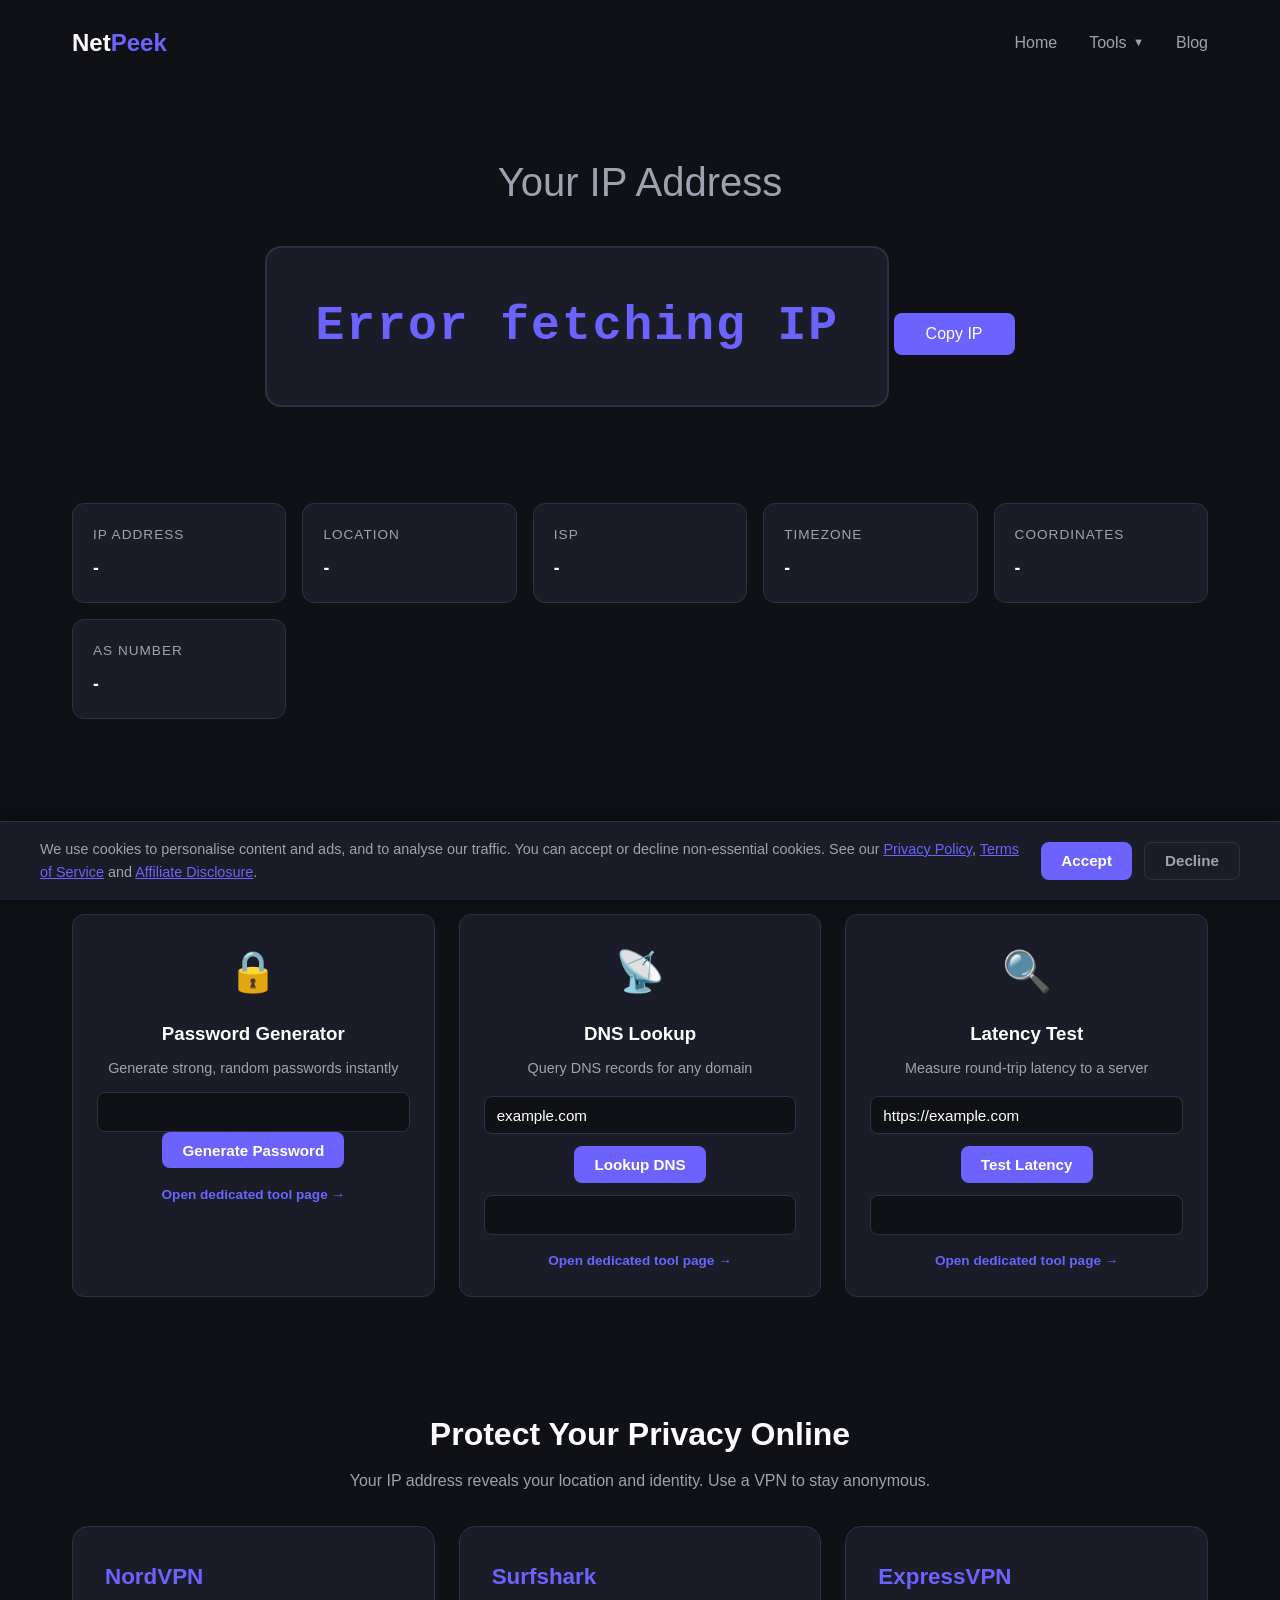
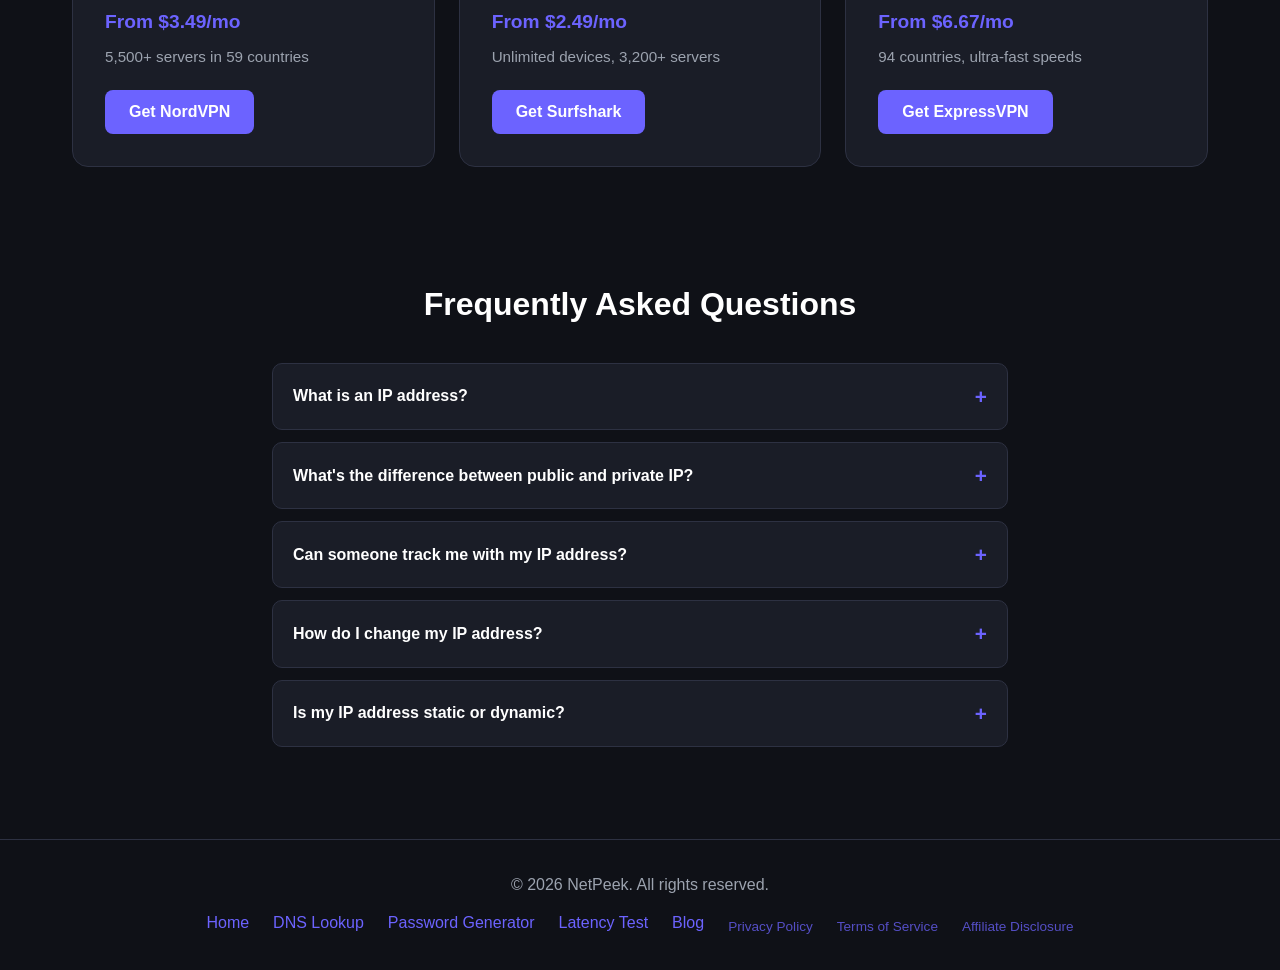
==== commit 4e9a5453: "Add GDPR cookie consent banner and strengthen Impact.com application compliance - Implement cookie c" ====
--- a/index.html
+++ b/index.html
@@ -8,6 +8,7 @@
     <title>What Is My IP Address — Free IP Lookup Tool | NetPeek</title>
     <meta name="description" content="Instantly discover your public IP address, location, ISP, timezone, and network details with NetPeek. Free, fast, no signup required.">
     <link rel="canonical" href="https://netpeek.pp.ua/">
+    <meta name="impact-site-verification" value="a43b426b-34f8-4695-a357-7e26925074cf">
     <meta name="robots" content="index, follow, max-snippet:-1, max-image-preview:large">
 
     <!-- Open Graph -->
@@ -26,7 +27,7 @@
 
     <!-- Performance: Preconnect to IP API providers -->
     <link rel="preconnect" href="https://api.ipify.org" crossorigin>
-    <link rel="preconnect" href="https://ip-api.com" crossorigin>
+    <link rel="preconnect" href="https://ipwho.is" crossorigin>
     <link rel="preconnect" href="https://dns.google" crossorigin>
 
     <!-- Structured Data -->
@@ -111,7 +112,6 @@
 
     <!-- Google AdSense -->
     <meta name="google-adsense-account" content="ca-pub-5983443345513035">
-    <script async src="https://pagead2.googlesyndication.com/pagead/js/adsbygoogle.js?client=ca-pub-5983443345513035" crossorigin="anonymous"></script>
 </head>
 <body>
     <header>
@@ -205,7 +205,10 @@
             </div>
         </section>
 
-        <!-- VPN AFFILIATE SECTION -->
+        <!-- VPN AFFILIATE SECTION
+             AFFILIATE LINKS: after impact.com approval, replace the placeholder
+             tracking IDs below with the real tracking links generated from your
+             impact.com account. See STATUS.md "Monetization Setup". -->
         <section class="vpn-section">
             <h2>Protect Your Privacy Online</h2>
             <p>Your IP address reveals your location and identity. Use a VPN to stay anonymous.</p>
@@ -268,9 +271,24 @@
             <a href="/password-generator">Password Generator</a>
             <a href="/latency-test">Latency Test</a>
             <a href="/blog">Blog</a>
+                <div class="footer-links footer-legal">
+            <a href="/privacy">Privacy Policy</a>
+            <a href="/terms">Terms of Service</a>
+            <a href="/affiliate-disclosure">Affiliate Disclosure</a>
+            </div>
         </div>
     </footer>
 
     <script defer src="script.js"></script>
+    <div id="cookie-banner" class="cookie-banner" role="dialog" aria-label="Cookie consent">
+        <div class="cookie-banner-inner">
+            <p>We use cookies to personalise content and ads, and to analyse our traffic. You can accept or decline non-essential cookies. See our <a href="/privacy">Privacy Policy</a>, <a href="/terms">Terms of Service</a> and <a href="/affiliate-disclosure">Affiliate Disclosure</a>.</p>
+            <div class="cookie-actions">
+                <button id="cookie-accept" class="tool-btn">Accept</button>
+                <button id="cookie-decline" class="tool-btn cookie-decline">Decline</button>
+            </div>
+        </div>
+    </div>
+
 </body>
 </html>
--- a/style.css
+++ b/style.css
@@ -420,6 +420,17 @@
     cursor: not-allowed;
 }
 
+.cookie-decline {
+    background: transparent;
+    color: var(--text-secondary);
+    border: 1px solid var(--border);
+}
+
+.cookie-decline:hover {
+    background: var(--bg-primary);
+    color: var(--text-primary);
+}
+
 .tool-output {
     margin-top: 0.75rem;
     padding: 0.75rem;
@@ -637,6 +648,17 @@
 
 .article .other-articles ul {
     margin-left: 1.5rem;
+}
+
+.article .article-disclosure {
+    margin: 2rem 0;
+    padding: 1rem 1.25rem;
+    background: var(--bg-card);
+    border: 1px solid var(--border);
+    border-left: 3px solid var(--accent);
+    border-radius: 8px;
+    font-size: 0.85rem;
+    color: var(--text-secondary);
 }
 
 .faq-section h2 {
@@ -698,6 +720,13 @@
     display: flex;
     justify-content: center;
     gap: 1.5rem;
+    flex-wrap: wrap;
+}
+
+.footer-legal {
+    margin-top: 0.4rem;
+    font-size: 0.85rem;
+    opacity: 0.75;
 }
 
 /* RESPONSIVE */
@@ -739,3 +768,57 @@
         grid-template-columns: 1fr;
     }
 }
+
+/* COOKIE CONSENT BANNER */
+.cookie-banner {
+    position: fixed;
+    bottom: 0;
+    left: 0;
+    right: 0;
+    z-index: 1000;
+    background: var(--bg-secondary);
+    border-top: 1px solid var(--border);
+    padding: 1rem 1.5rem;
+    box-shadow: 0 -4px 20px rgba(0, 0, 0, 0.4);
+    display: none;
+    font-size: 0.9rem;
+}
+
+.cookie-banner.visible {
+    display: block;
+}
+
+.cookie-banner-inner {
+    max-width: 1200px;
+    margin: 0 auto;
+    display: flex;
+    flex-direction: column;
+    gap: 0.75rem;
+}
+
+.cookie-banner p {
+    margin: 0;
+    color: var(--text-secondary);
+}
+
+.cookie-banner a {
+    color: var(--accent);
+    text-decoration: underline;
+}
+
+.cookie-actions {
+    display: flex;
+    gap: 0.75rem;
+    flex-wrap: wrap;
+}
+
+@media (min-width: 768px) {
+    .cookie-banner-inner {
+        flex-direction: row;
+        align-items: center;
+        justify-content: space-between;
+    }
+    .cookie-banner p {
+        flex: 1;
+    }
+}
